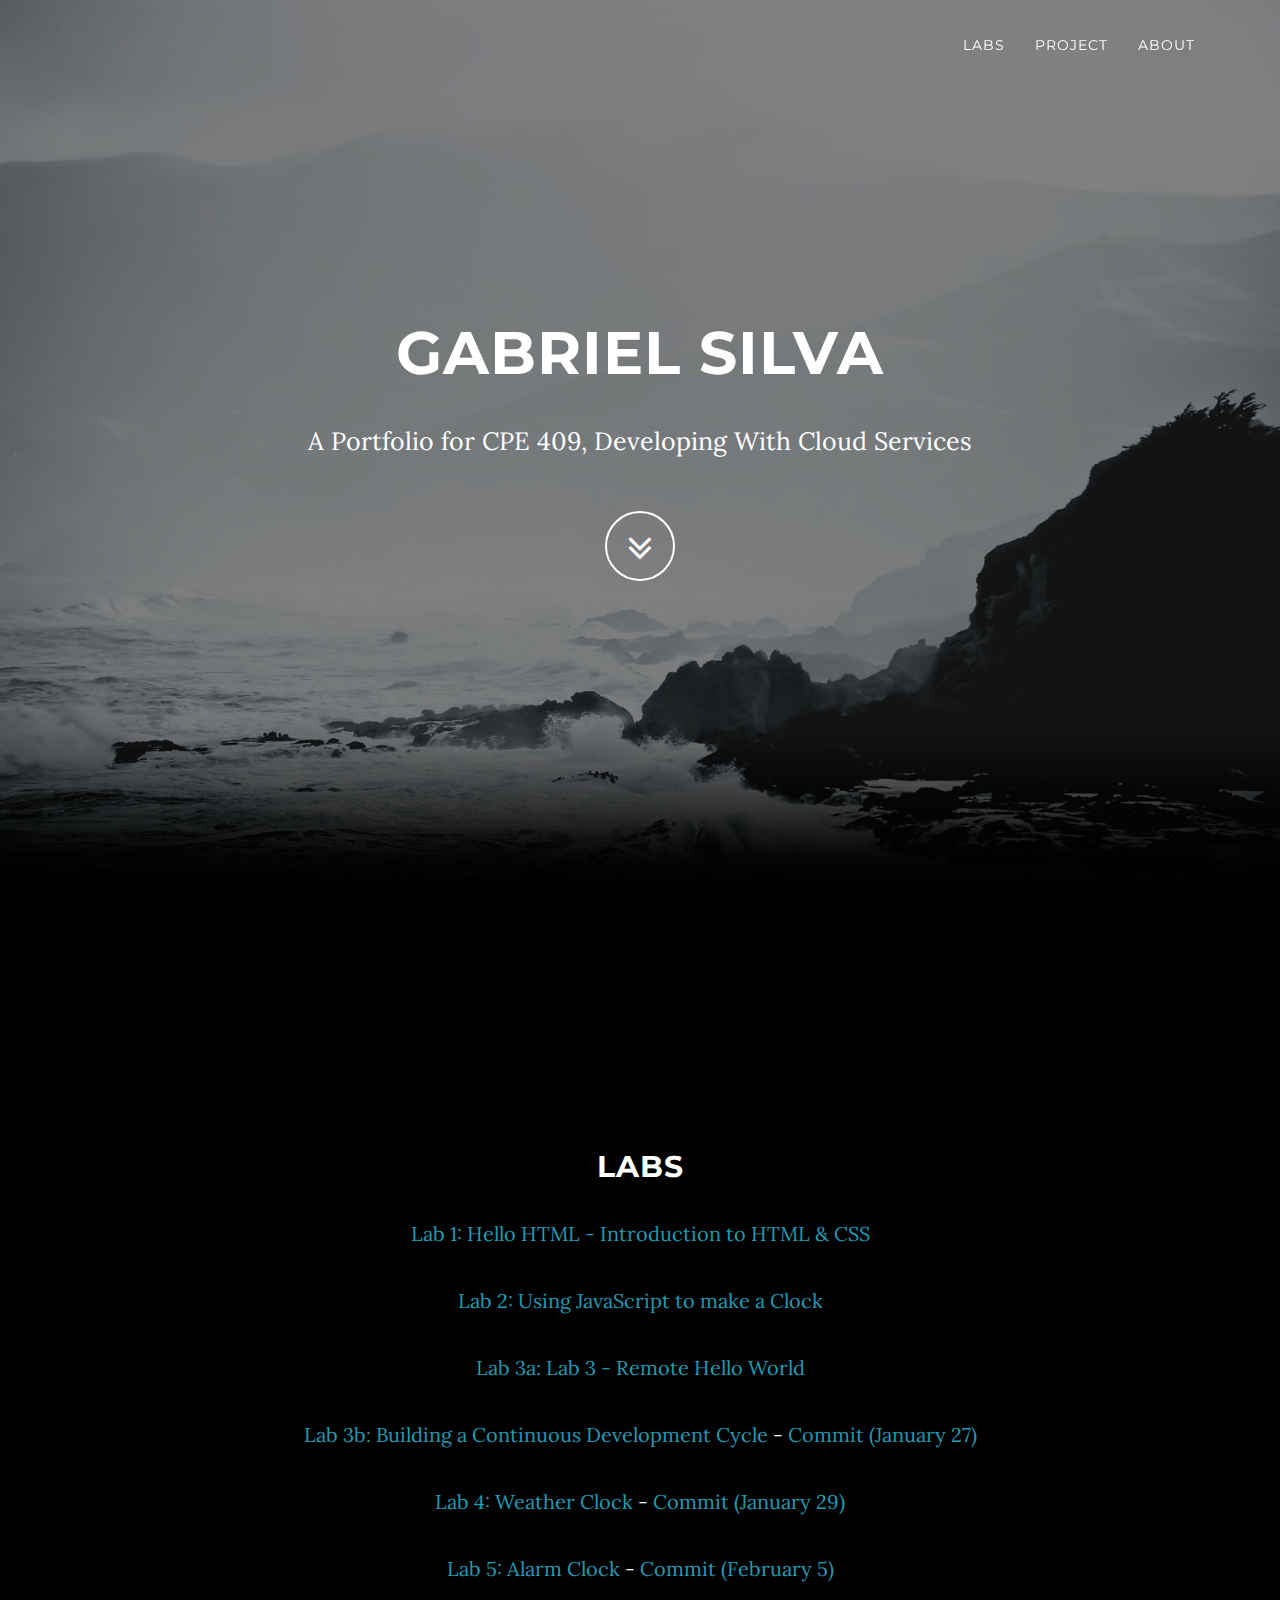
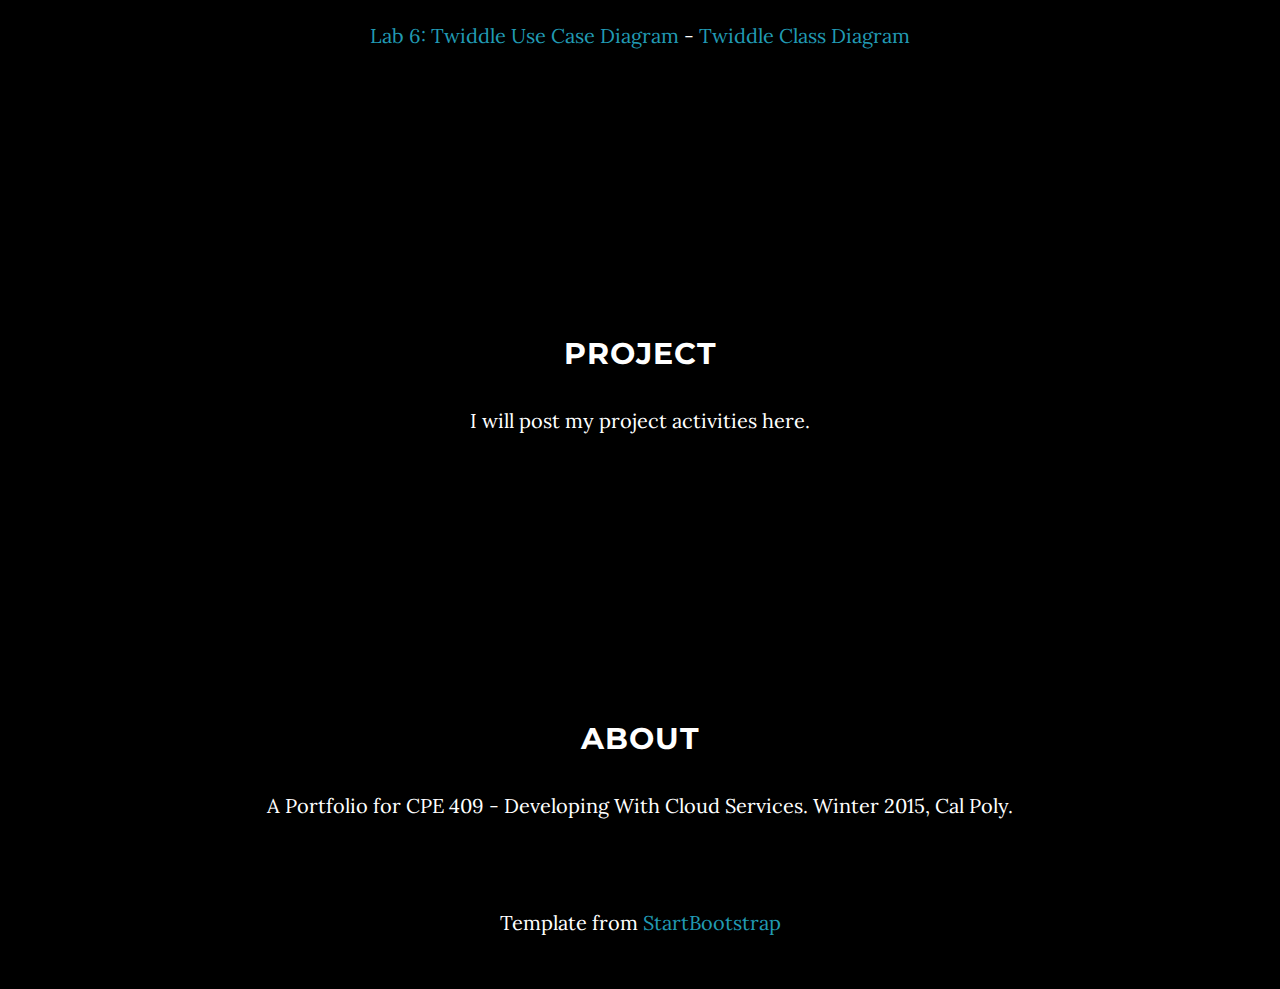
==== index.html @ 88257c0e "Adding Lab 6 links" ====
<!DOCTYPE html>
<html lang="en">

<head>

    <meta charset="utf-8">
    <meta http-equiv="X-UA-Compatible" content="IE=edge">
    <meta name="viewport" content="width=device-width, initial-scale=1">
    <meta name="description" content="">
    <meta name="author" content="">

    <title>Gabriel Silva</title>

    <!-- Bootstrap Core CSS -->
    <link href="css/bootstrap.min.css" rel="stylesheet">

    <!-- Custom CSS -->
    <link href="css/grayscale.css" rel="stylesheet">

    <!-- Custom Fonts -->
    <link href="font-awesome/css/font-awesome.min.css" rel="stylesheet" type="text/css">
    <link href="http://fonts.googleapis.com/css?family=Lora:400,700,400italic,700italic" rel="stylesheet" type="text/css">
    <link href="http://fonts.googleapis.com/css?family=Montserrat:400,700" rel="stylesheet" type="text/css">

    <!-- HTML5 Shim and Respond.js IE8 support of HTML5 elements and media queries -->
    <!-- WARNING: Respond.js doesn't work if you view the page via file:// -->
    <!--[if lt IE 9]>
        <script src="https://oss.maxcdn.com/libs/html5shiv/3.7.0/html5shiv.js"></script>
        <script src="https://oss.maxcdn.com/libs/respond.js/1.4.2/respond.min.js"></script>
    <![endif]-->

</head>

<body id="page-top" data-spy="scroll" data-target=".navbar-fixed-top">

    <!-- Navigation -->
    <nav class="navbar navbar-custom navbar-fixed-top" role="navigation">
        <div class="container">
            <div class="navbar-header">
                <button type="button" class="navbar-toggle" data-toggle="collapse" data-target=".navbar-main-collapse">
                    <i class="fa fa-bars"></i>
                </button>
                
            </div>

            <!-- Collect the nav links, forms, and other content for toggling -->
            <div class="collapse navbar-collapse navbar-right navbar-main-collapse">
                <ul class="nav navbar-nav">
                    <!-- Hidden li included to remove active class from about link when scrolled up past about section -->
                    <li class="hidden">
                        <a href="#page-top"></a>
                    </li>
                    <li>
                        <a class="page-scroll" href="#labs">Labs</a>
                    </li>
                    <li>
                        <a class="page-scroll" href="#project">Project</a>
                    </li>
                    <li>
                        <a class="page-scroll" href="#about">About</a>
                    </li>
                </ul>
            </div>
            <!-- /.navbar-collapse -->
        </div>
        <!-- /.container -->
    </nav>

    <!-- Intro Header -->
    <header class="intro">
        <div class="intro-body">
            <div class="container">
                <div class="row">
                    <div class="col-md-8 col-md-offset-2">
                        <h1 class="brand-heading">Gabriel Silva</h1>
                        <p class="intro-text">A Portfolio for CPE 409, Developing With Cloud Services</p>
                        <a href="#labs" class="btn btn-circle page-scroll">
                            <i class="fa fa-angle-double-down animated"></i>
                        </a>
                    </div>
                </div>
            </div>
        </div>
    </header>

    <!-- Labs Section -->
    <section id="labs" class="content-section text-center">
        <!-- <div class="download-section"> -->
            <div class="container">
                <div class="col-lg-8 col-lg-offset-2">
                    <h2>Labs</h2>
                    <a href="labs/lab1/lab1.html"><p>Lab 1: Hello HTML - Introduction to HTML & CSS</p></a>
                    <a href="labs/lab2/index.html"><p>Lab 2: Using JavaScript to make a Clock</p></a>
                    <a href="http://ec2-54-149-187-106.us-west-2.compute.amazonaws.com/labs/lab2/index.html"><p>Lab 3a: Lab 3 - Remote Hello World</p></a>
                    
                    <p>
                    <a href="http://ec2-54-149-187-106.us-west-2.compute.amazonaws.com/staging/labs/lab2/index.html">Lab 3b: Building a Continuous Development Cycle</a> - <a href="https://github.com/gabrielssilva/gabrielssilva.github.io/commit/f0ae58d6891f488dd1260181677dff9341793e3d">Commit (January 27)</a>
                    </p>

                    <p>
                    <a href="http://ec2-54-149-187-106.us-west-2.compute.amazonaws.com/staging/labs/lab4/index.html">Lab 4: Weather Clock</a> - <a href="https://github.com/gabrielssilva/gabrielssilva.github.io/commit/599a9104f7ada91063ac386d8bdf3450eed6a38a">Commit (January 29)</a>
                    </p>

                    <p>
                    <a href="http://ec2-54-149-187-106.us-west-2.compute.amazonaws.com/staging/labs/lab5/index.html">Lab 5: Alarm Clock</a> - <a href="https://github.com/gabrielssilva/gabrielssilva.github.io/commit/4e6aaee03896f8df6dc53c111fd439a9210ad3b2">Commit (February 5)</a>
                    </p>

                    <p>
                    <a href="https://www.lucidchart.com/documents/view/35256dd0-24bf-435f-9866-a2960f4b79e5">Lab 6: Twiddle Use Case Diagram</a> - <a href="https://www.lucidchart.com/documents/view/5c67841c-0df8-4d84-9ea2-f5611999a555">Twiddle Class Diagram</a>
                    </p>
                    </p>
                    
                </div>
            </div>
        <!-- </div> -->
    </section>

    <!-- Contact Section -->
    <section id="project" class="container content-section text-center">
        <div class="row">
            <div class="col-lg-8 col-lg-offset-2">
                <h2>Project</h2>
                <p>I will post my project activities here.</p>
            </div>
        </div>
    </section>

    <!-- About Section -->
    <section id="about" class="container content-section text-center">
        <div class="row">
            <div class="col-lg-8 col-lg-offset-2">
                <h2>About</h2>
                <p>A Portfolio for CPE 409 - Developing With Cloud Services. 
                    Winter 2015, Cal Poly.</p>
            </div>
        </div>
    </section>

    <!-- Footer -->
    <footer>
        <div class="container text-center">
            <p>Template from <a href="http://www.startbootstrap.com">StartBootstrap</a></p>
        </div>
    </footer>

    <!-- jQuery -->
    <script src="js/jquery.js"></script>

    <!-- Bootstrap Core JavaScript -->
    <script src="js/bootstrap.min.js"></script>

    <!-- Plugin JavaScript -->
    <script src="js/jquery.easing.min.js"></script>

    <!-- Custom Theme JavaScript -->
    <script src="js/grayscale.js"></script>

</body>

</html>
---- css/grayscale.css ----
/*!
 * Start Bootstrap - Grayscale Bootstrap Theme (http://startbootstrap.com)
 * Code licensed under the Apache License v2.0.
 * For details, see http://www.apache.org/licenses/LICENSE-2.0.
 */

body {
    width: 100%;
    height: 100%;
    font-family: Lora,"Helvetica Neue",Helvetica,Arial,sans-serif;
    color: #fff;
    background-color: #000;
}

html {
    width: 100%;
    height: 100%;
}

h1,
h2,
h3,
h4,
h5,
h6 {
    margin: 0 0 35px;
    text-transform: uppercase;
    font-family: Montserrat,"Helvetica Neue",Helvetica,Arial,sans-serif;
    font-weight: 700;
    letter-spacing: 1px;
}

p {
    margin: 0 0 25px;
    font-size: 18px;
    line-height: 1.5;
}

@media(min-width:767px) {
    p {
        margin: 0 0 35px;
        font-size: 20px;
        line-height: 1.6;
    }
}

a {
    color: #219ab3;
    -webkit-transition: all .2s ease-in-out;
    -moz-transition: all .2s ease-in-out;
    transition: all .2s ease-in-out;
}

a:hover,
a:focus {
    text-decoration: none;
    color: #11505d;
}

.light {
    font-weight: 400;
}

.navbar-custom {
    margin-bottom: 0;
    border-bottom: 1px solid rgba(255,255,255,.3);
    text-transform: uppercase;
    font-family: Montserrat,"Helvetica Neue",Helvetica,Arial,sans-serif;
    background-color: #000;
}

.navbar-custom .navbar-brand {
    font-weight: 700;
}

.navbar-custom .navbar-brand:focus {
    outline: 0;
}

.navbar-custom .navbar-brand .navbar-toggle {
    padding: 4px 6px;
    font-size: 16px;
    color: #fff;
}

.navbar-custom .navbar-brand .navbar-toggle:focus,
.navbar-custom .navbar-brand .navbar-toggle:active {
    outline: 0;
}

.navbar-custom a {
    color: #fff;
}

.navbar-custom .nav li.active {
    outline: nonte;
    background-color: rgba(255,255,255,.3);
}

.navbar-custom .nav li a {
    -webkit-transition: background .3s ease-in-out;
    -moz-transition: background .3s ease-in-out;
    transition: background .3s ease-in-out;
}

.navbar-custom .nav li a:hover,
.navbar-custom .nav li a:focus,
.navbar-custom .nav li a.active {
    outline: 0;
    background-color: rgba(255,255,255,.3);
}

@media(min-width:767px) {
    .navbar {
        padding: 20px 0;
        border-bottom: 0;
        letter-spacing: 1px;
        background: 0 0;
        -webkit-transition: background .5s ease-in-out,padding .5s ease-in-out;
        -moz-transition: background .5s ease-in-out,padding .5s ease-in-out;
        transition: background .5s ease-in-out,padding .5s ease-in-out;
    }

    .top-nav-collapse {
        padding: 0;
        background-color: #000;
    }

    .navbar-custom.top-nav-collapse {
        border-bottom: 1px solid rgba(255,255,255,.3);
    }
}

.intro {
    display: table;
    width: 100%;
    height: auto;
    padding: 100px 0;
    text-align: center;
    color: #fff;
    background: url(../img/intro-bg.jpg) no-repeat bottom center scroll;
    background-color: #000;
    -webkit-background-size: cover;
    -moz-background-size: cover;
    background-size: cover;
    -o-background-size: cover;
}

.intro .intro-body {
    display: table-cell;
    vertical-align: middle;
}

.intro .intro-body .brand-heading {
    font-size: 0px;
}

.intro .intro-body .intro-text {
    font-size: 18px;
}

@media(min-width:767px) {
    .intro {
        height: 100%;
        padding: 0;
    }

    .intro .intro-body .brand-heading {
        font-size: 60px;
    }

    .intro .intro-body .intro-text {
        font-size: 25px;
    }
}

.btn-circle {
    width: 70px;
    height: 70px;
    margin-top: 15px;
    padding: 7px 16px;
    border: 2px solid #fff;
    border-radius: 35px;
    font-size: 40px;
    color: #fff;
    background: 0 0;
    -webkit-transition: background .3s ease-in-out;
    -moz-transition: background .3s ease-in-out;
    transition: background .3s ease-in-out;
}

.btn-circle:hover,
.btn-circle:focus {
    outline: 0;
    color: #fff;
    background: rgba(255,255,255,.1);
}

.btn-circle i.animated {
    -webkit-transition-property: -webkit-transform;
    -webkit-transition-duration: 1s;
    -moz-transition-property: -moz-transform;
    -moz-transition-duration: 1s;
}

.btn-circle:hover i.animated {
    -webkit-animation-name: pulse;
    -moz-animation-name: pulse;
    -webkit-animation-duration: 1.5s;
    -moz-animation-duration: 1.5s;
    -webkit-animation-iteration-count: infinite;
    -moz-animation-iteration-count: infinite;
    -webkit-animation-timing-function: linear;
    -moz-animation-timing-function: linear;
}

@-webkit-keyframes pulse {    
    0 {
        -webkit-transform: scale(1);
        transform: scale(1);
    }

    50% {
        -webkit-transform: scale(1.2);
        transform: scale(1.2);
    }

    100% {
        -webkit-transform: scale(1);
        transform: scale(1);
    }
}

@-moz-keyframes pulse {    
    0 {
        -moz-transform: scale(1);
        transform: scale(1);
    }

    50% {
        -moz-transform: scale(1.2);
        transform: scale(1.2);
    }

    100% {
        -moz-transform: scale(1);
        transform: scale(1);
    }
}

.content-section {
    padding-top: 100px;
}

.download-section {
    width: 100%;
    padding: 50px 0;
    color: #fff;
    background: url(../img/downloads-bg.jpg) no-repeat center center scroll;
    background-color: #000;
    -webkit-background-size: cover;
    -moz-background-size: cover;
    background-size: cover;
    -o-background-size: cover;
}

#map {
    width: 100%;
    height: 200px;
    margin-top: 100px;
}

@media(min-width:767px) {
    .content-section {
        padding-top: 250px;
    }

    .download-section {
        padding: 100px 0;
    }

    #map {
        height: 400px;
        margin-top: 250px;
    }
}

.btn {
    text-transform: uppercase;
    font-family: Montserrat,"Helvetica Neue",Helvetica,Arial,sans-serif;
    font-weight: 400;
    -webkit-transition: all .3s ease-in-out;
    -moz-transition: all .3s ease-in-out;
    transition: all .3s ease-in-out;
}

.btn-default {
    border: 1px solid #219ab3;
    color: #219ab3;
    background-color: transparent;
}

.btn-default:hover,
.btn-default:focus {
    border: 1px solid #219ab3;
    outline: 0;
    color: #000;
    background-color: #219ab3;
}

ul.banner-social-buttons {
    margin-top: 0;
}

@media(max-width:1199px) {
    ul.banner-social-buttons {
        margin-top: 15px;
    }
}

@media(max-width:767px) {
    ul.banner-social-buttons li {
        display: block;
        margin-bottom: 20px;
        padding: 0;
    }

    ul.banner-social-buttons li:last-child {
        margin-bottom: 0;
    }
}

footer {
    padding: 50px 0;
}

footer p {
    margin: 0;
}

::-moz-selection {
    text-shadow: none;
    background: #fcfcfc;
    background: rgba(255,255,255,.2);
}

::selection {
    text-shadow: none;
    background: #fcfcfc;
    background: rgba(255,255,255,.2);
}

img::selection {
    background: 0 0;
}

img::-moz-selection {
    background: 0 0;
}

body {
    webkit-tap-highlight-color: rgba(255,255,255,.2);
}

.margin-top {
    margin-top: 5%;
}
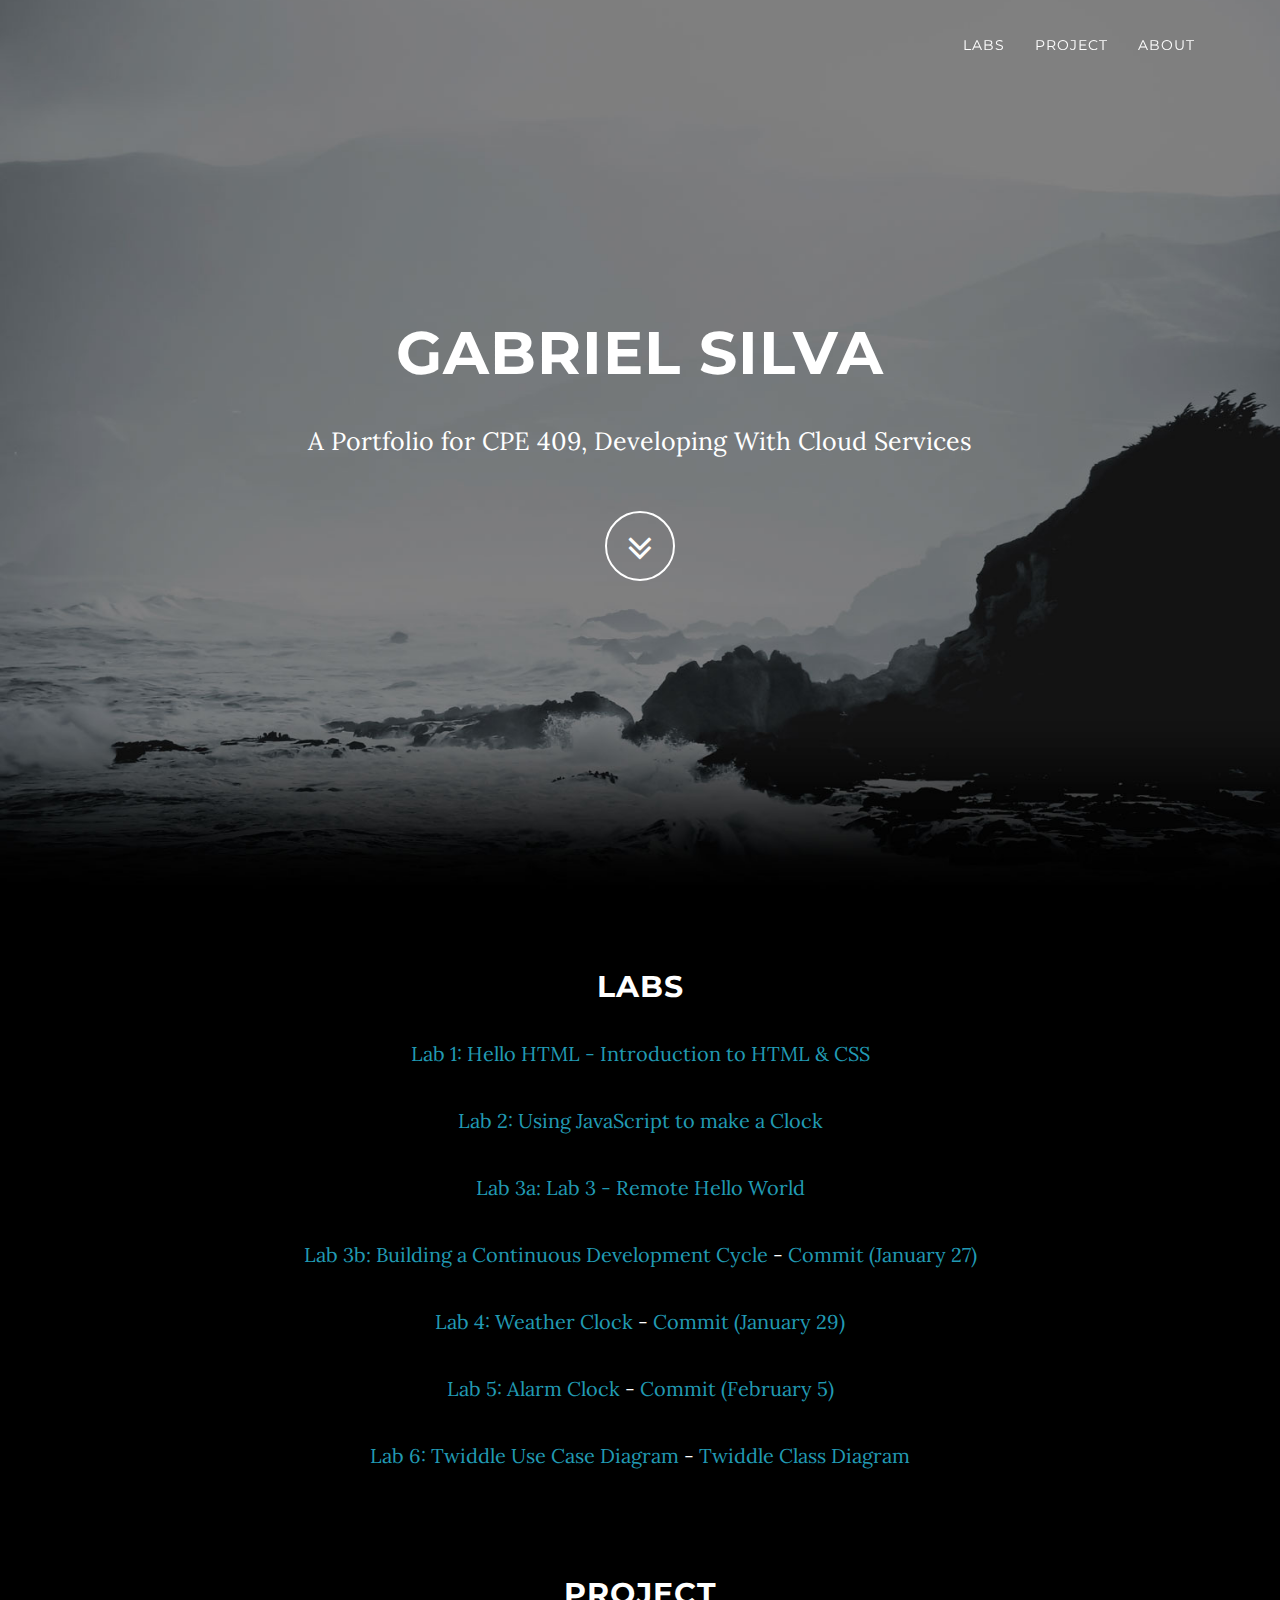
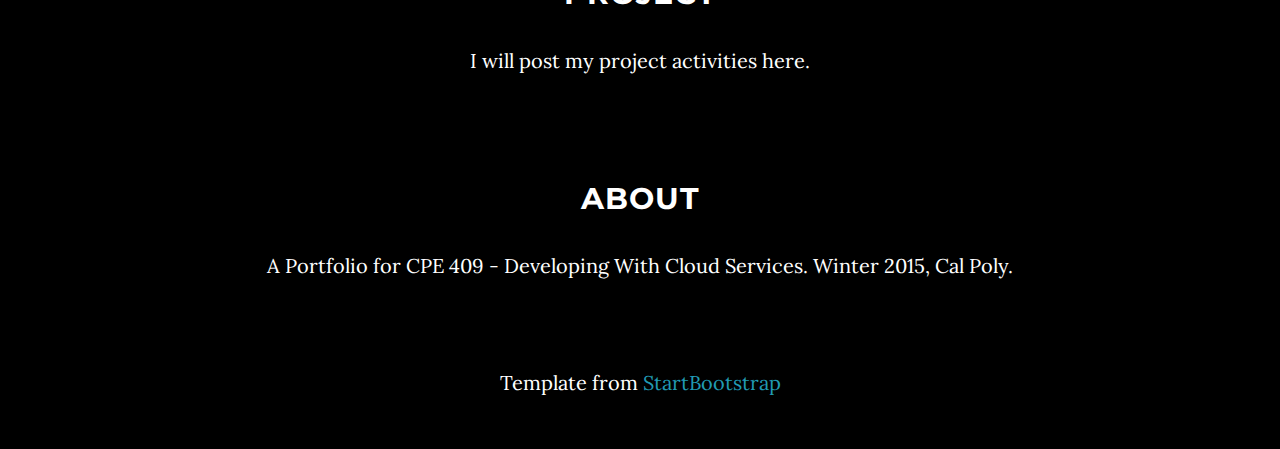
==== commit 910eddfe: "Fixing sections padding" ====
--- a/index.html
+++ b/index.html
@@ -84,9 +84,8 @@
     </header>
 
     <!-- Labs Section -->
-    <section id="labs" class="content-section text-center">
+    <section id="labs" class="container content-section text-center">
         <!-- <div class="download-section"> -->
-            <div class="container">
                 <div class="col-lg-8 col-lg-offset-2">
                     <h2>Labs</h2>
                     <a href="labs/lab1/lab1.html"><p>Lab 1: Hello HTML - Introduction to HTML & CSS</p></a>
@@ -111,7 +110,6 @@
                     </p>
                     
                 </div>
-            </div>
         <!-- </div> -->
     </section>
 
--- a/css/grayscale.css
+++ b/css/grayscale.css
@@ -249,7 +249,7 @@
 }
 
 .content-section {
-    padding-top: 100px;
+    padding-top: 0px;
 }
 
 .download-section {
@@ -272,7 +272,7 @@
 
 @media(min-width:767px) {
     .content-section {
-        padding-top: 250px;
+        padding-top: 70px;
     }
 
     .download-section {
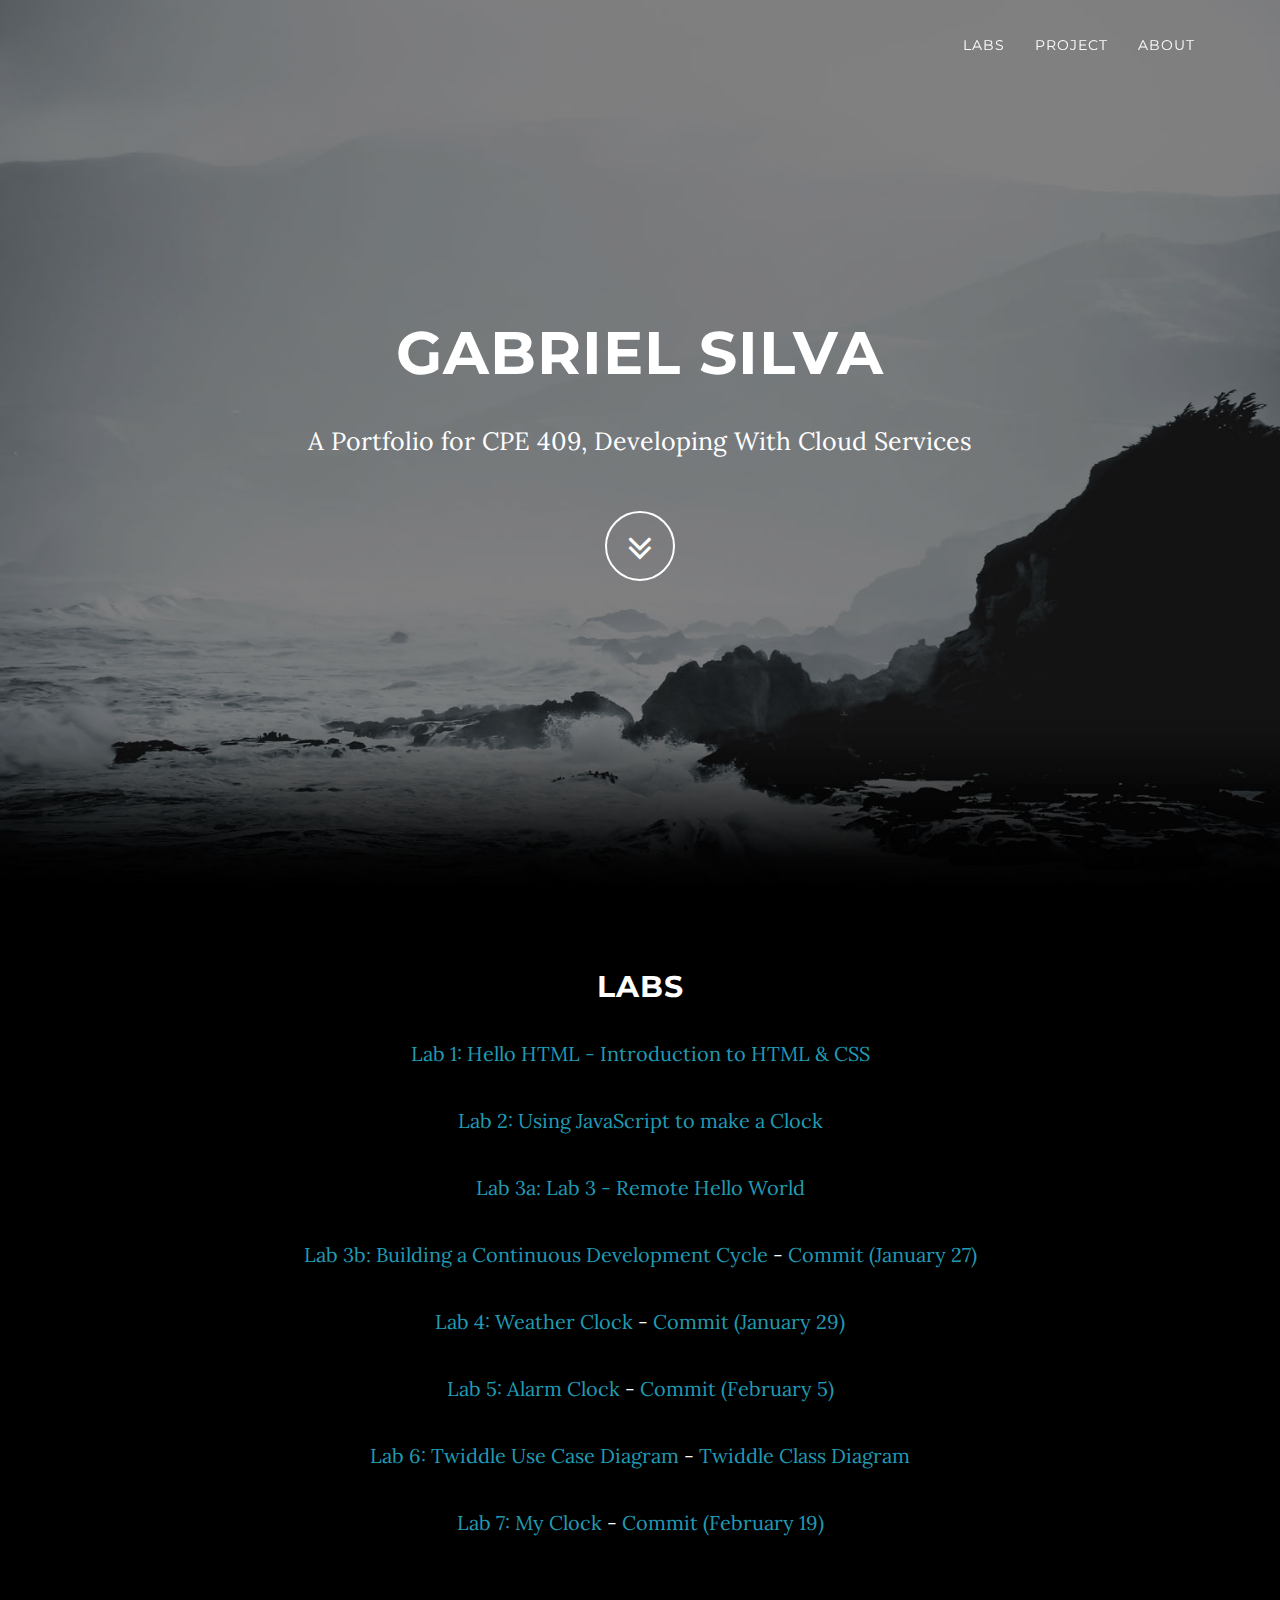
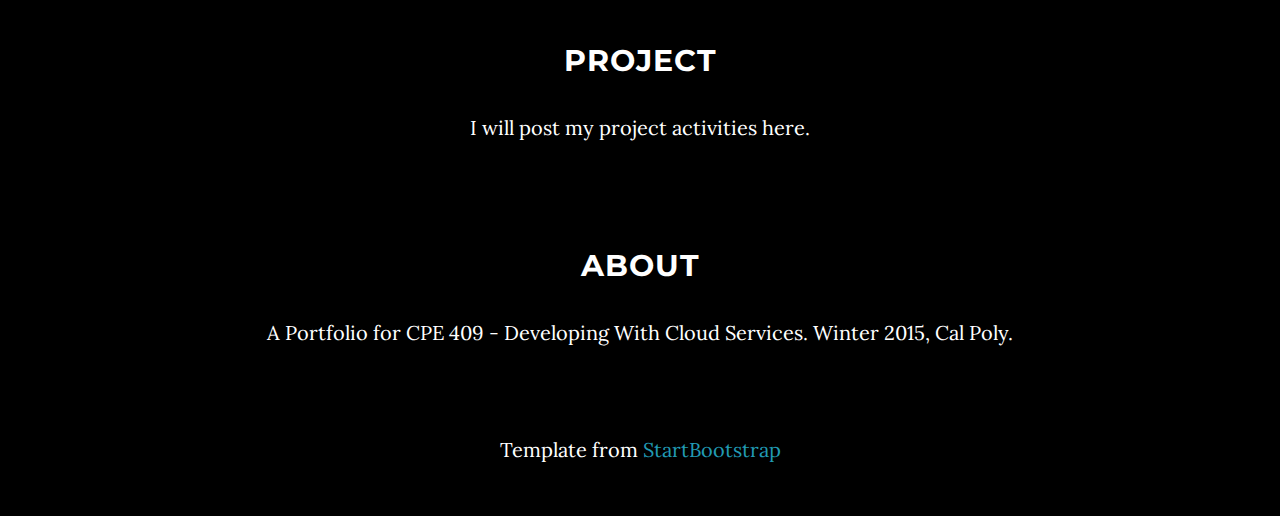
==== commit 86fd02e8: "Adding Lab 7" ====
--- a/index.html
+++ b/index.html
@@ -108,6 +108,10 @@
                     <a href="https://www.lucidchart.com/documents/view/35256dd0-24bf-435f-9866-a2960f4b79e5">Lab 6: Twiddle Use Case Diagram</a> - <a href="https://www.lucidchart.com/documents/view/5c67841c-0df8-4d84-9ea2-f5611999a555">Twiddle Class Diagram</a>
                     </p>
                     </p>
+
+                    <p>
+                    <a href="http://ec2-54-149-187-106.us-west-2.compute.amazonaws.com/staging/labs/lab7/index.html">Lab 7: My Clock</a> - <a href="#">Commit (February 19)</a>
+                    </p>
                     
                 </div>
         <!-- </div> -->
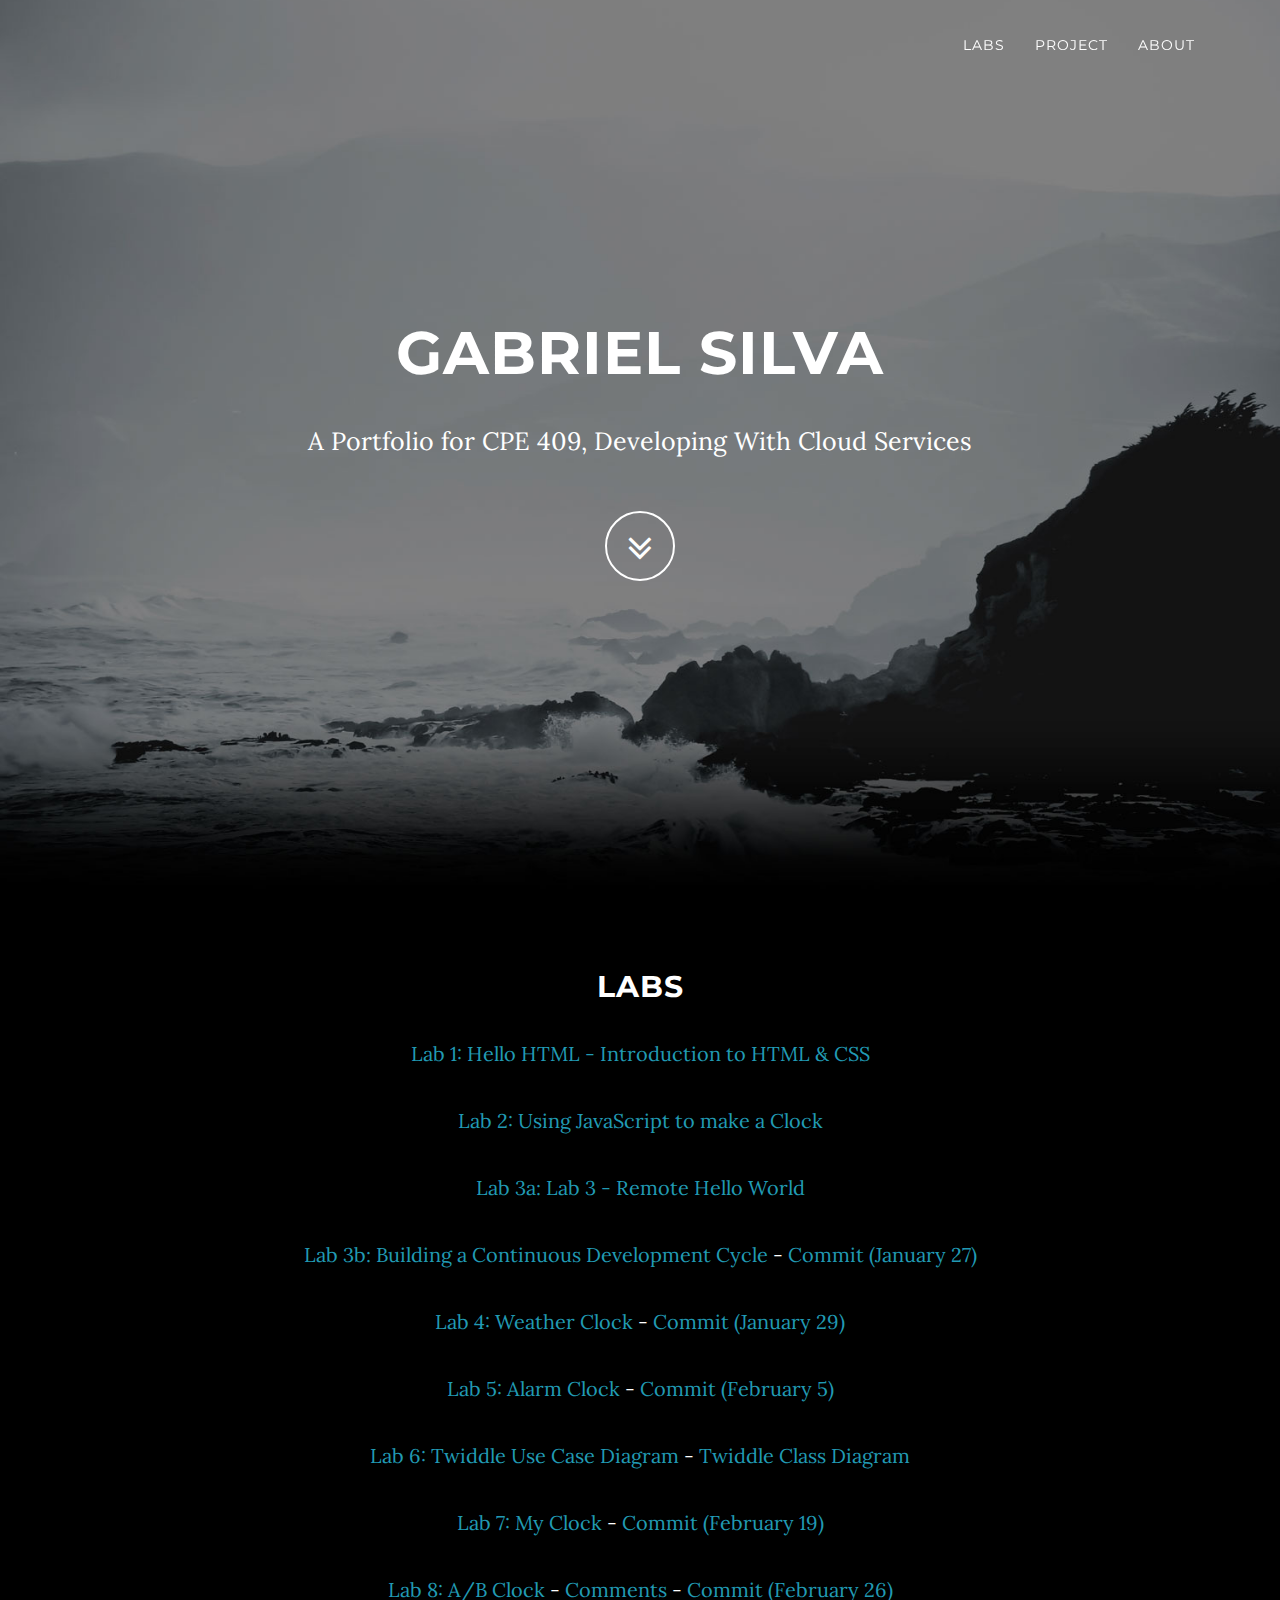
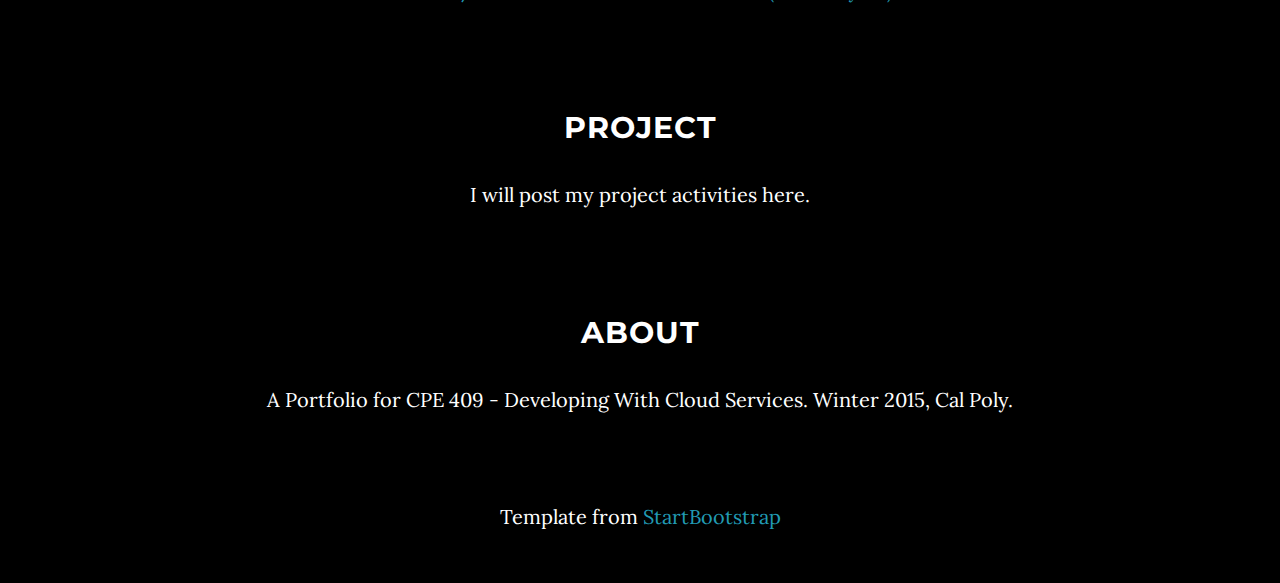
==== commit eab101c6: "Adding Lab8 links" ====
--- a/index.html
+++ b/index.html
@@ -110,7 +110,11 @@
                     </p>
 
                     <p>
-                    <a href="http://ec2-54-149-187-106.us-west-2.compute.amazonaws.com/staging/labs/lab7/index.html">Lab 7: My Clock</a> - <a href="#">Commit (February 19)</a>
+                    <a href="http://ec2-54-149-187-106.us-west-2.compute.amazonaws.com/staging/labs/Lab7/index.html">Lab 7: My Clock</a> - <a href="https://github.com/gabrielssilva/gabrielssilva.github.io/commit/5f4158a81bea25652944123d74f4f0f2dbdae97c">Commit (February 19)</a>
+                    </p>
+
+                    <p>
+                    <a href="http://ec2-54-149-187-106.us-west-2.compute.amazonaws.com/staging/labs/lab8/index.html">Lab 8: A/B Clock</a> - <a href="https://gist.github.com/gabrielssilva/3b701c8cf30b885dc99b">Comments</a> - <a href="https://github.com/gabrielssilva/gabrielssilva.github.io/commit/4afc1c03f8a39f6aa84882ce9cde1ac7647db338">Commit (February 26)</a>
                     </p>
                     
                 </div>
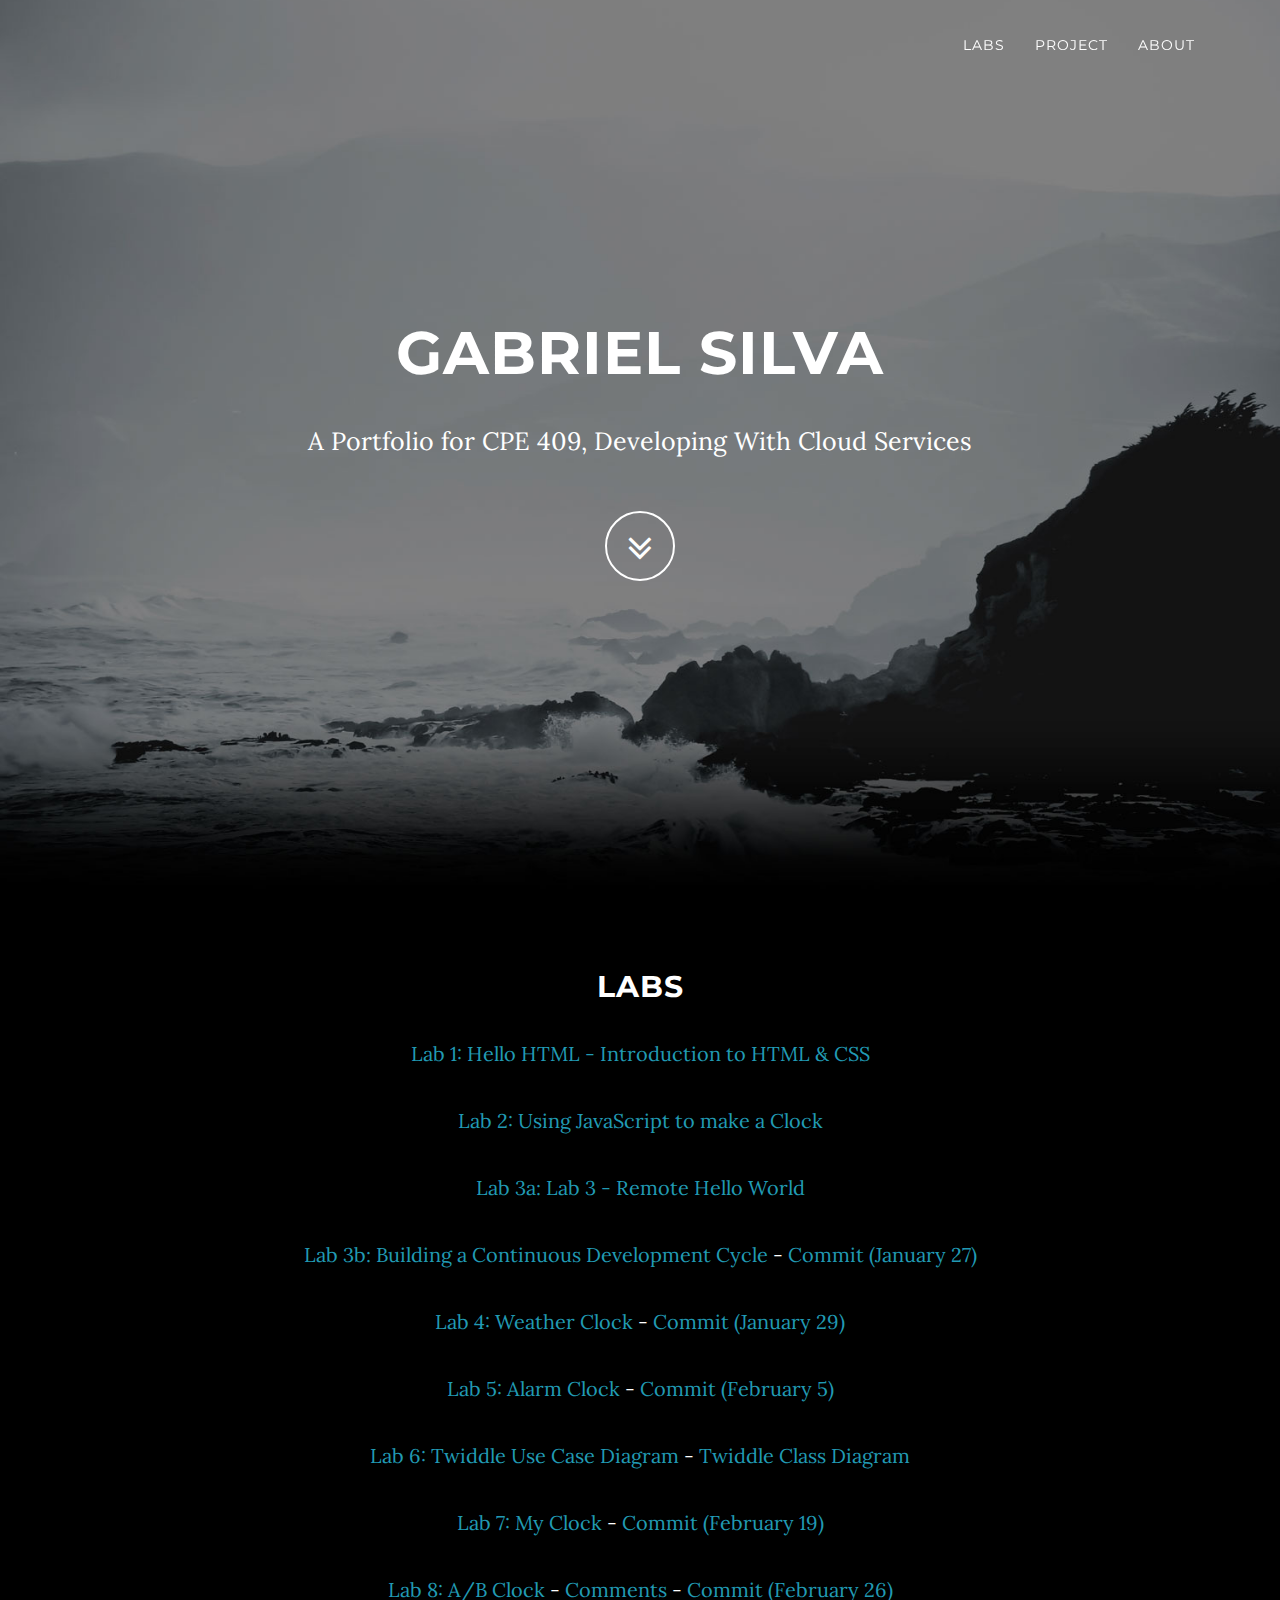
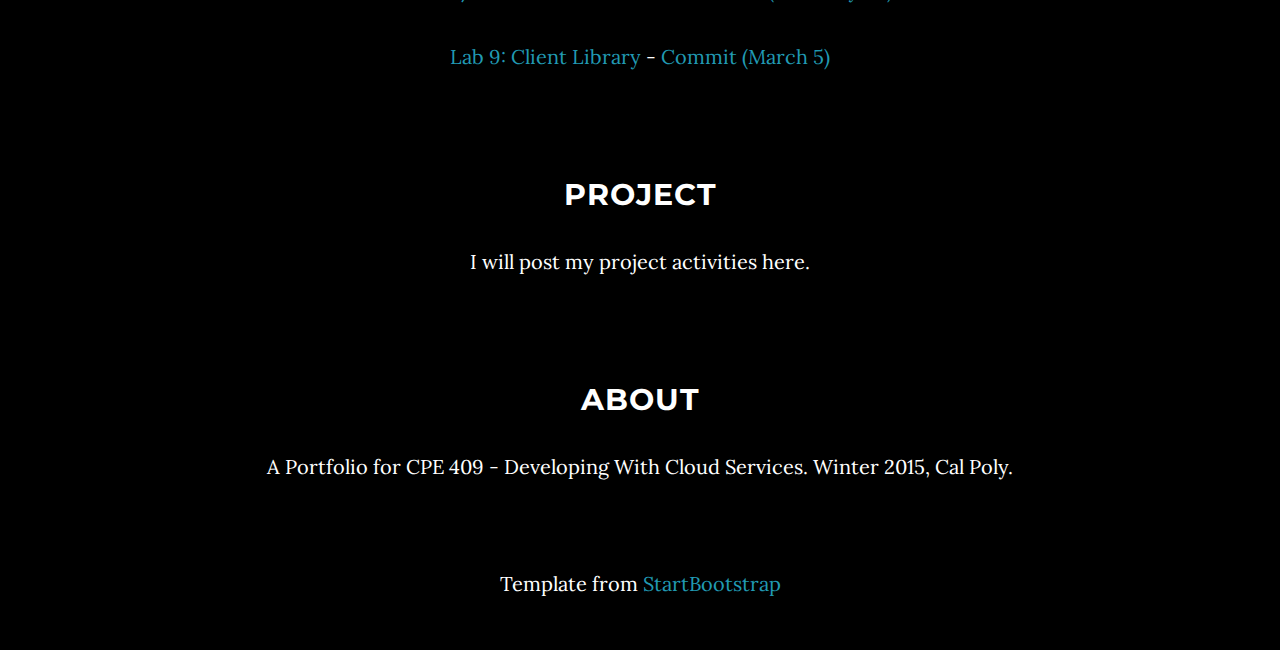
==== commit 29d77db8: "Adding Lab 9 links" ====
--- a/index.html
+++ b/index.html
@@ -116,6 +116,10 @@
                     <p>
                     <a href="http://ec2-54-149-187-106.us-west-2.compute.amazonaws.com/staging/labs/lab8/index.html">Lab 8: A/B Clock</a> - <a href="https://gist.github.com/gabrielssilva/3b701c8cf30b885dc99b">Comments</a> - <a href="https://github.com/gabrielssilva/gabrielssilva.github.io/commit/4afc1c03f8a39f6aa84882ce9cde1ac7647db338">Commit (February 26)</a>
                     </p>
+
+                    <p>
+                    <a href="http://ec2-54-149-187-106.us-west-2.compute.amazonaws.com/staging/labs/lib/index.html">Lab 9: Client Library</a> - <a href="https://github.com/gabrielssilva/gabrielssilva.github.io/commit/5b663793dba6447a6b285b7191b8d27392eb3c34">Commit (March 5)</a>
+                    </p>
                     
                 </div>
         <!-- </div> -->
